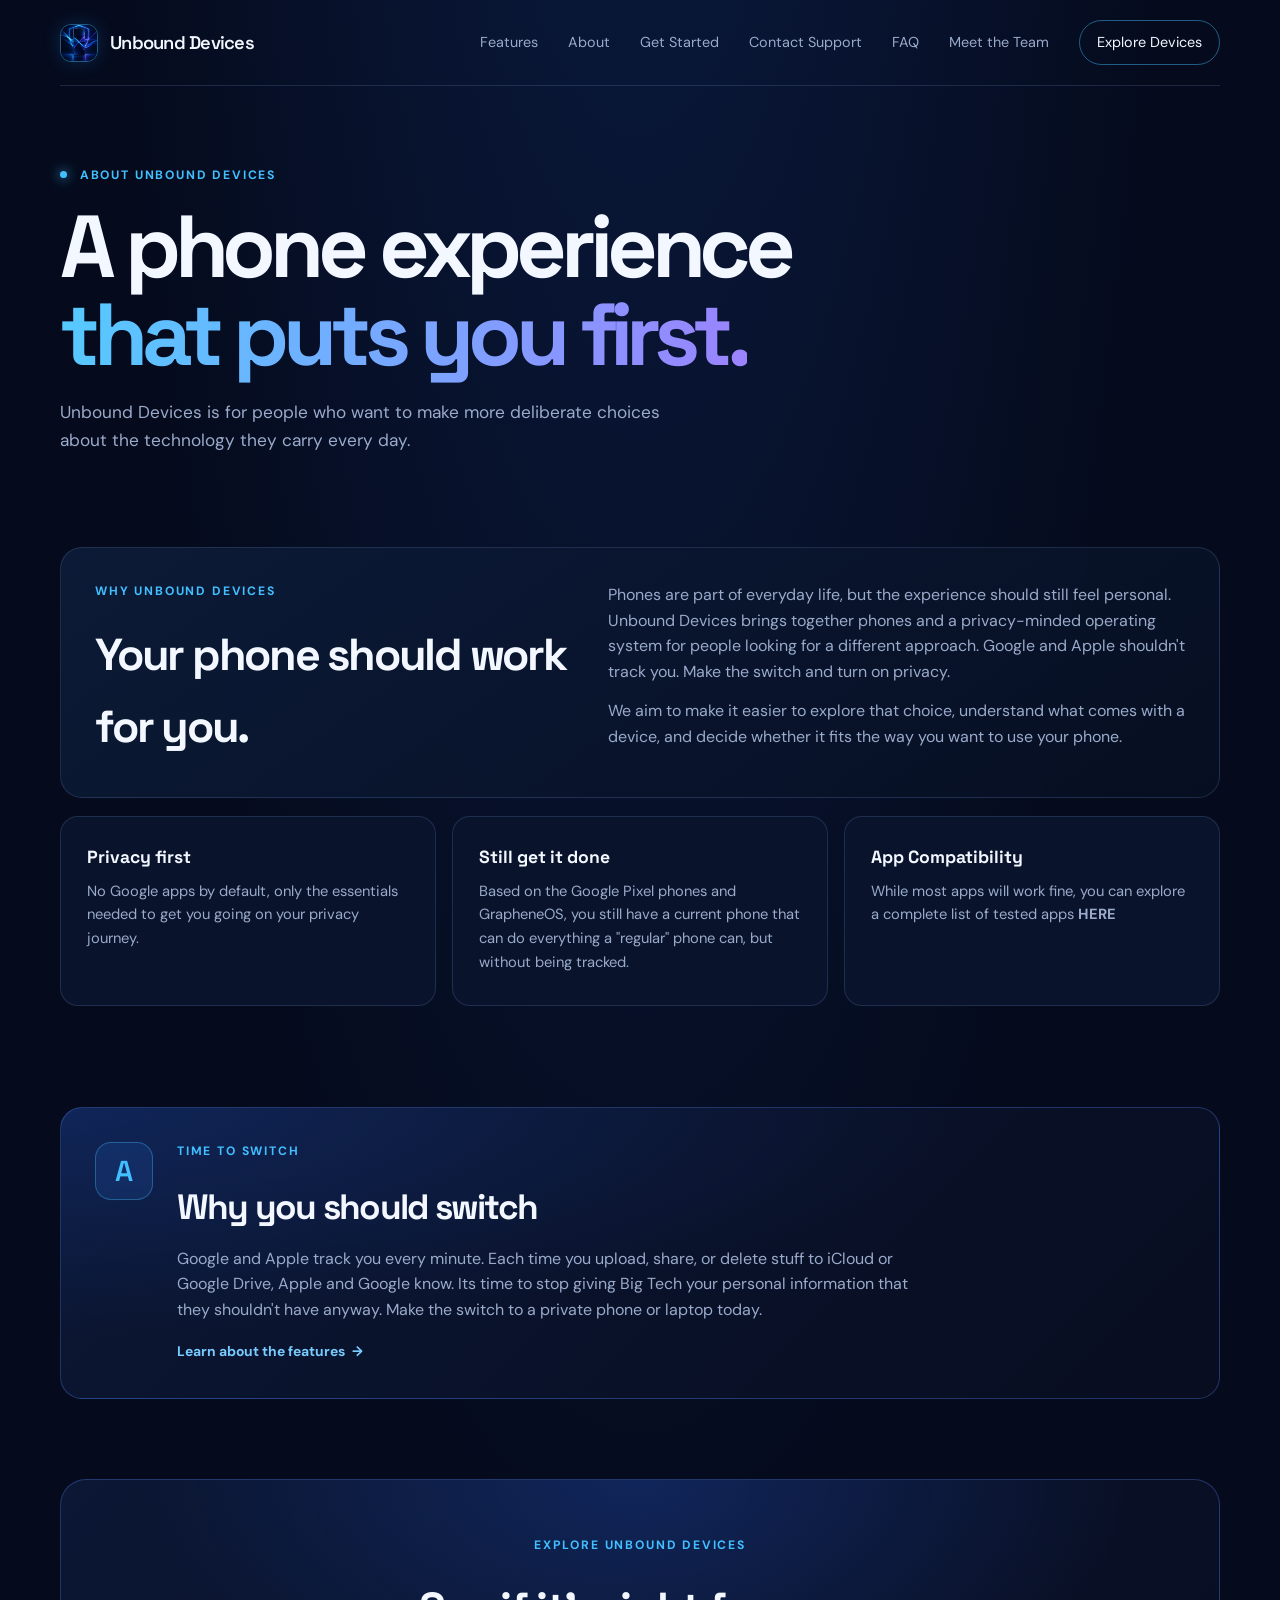
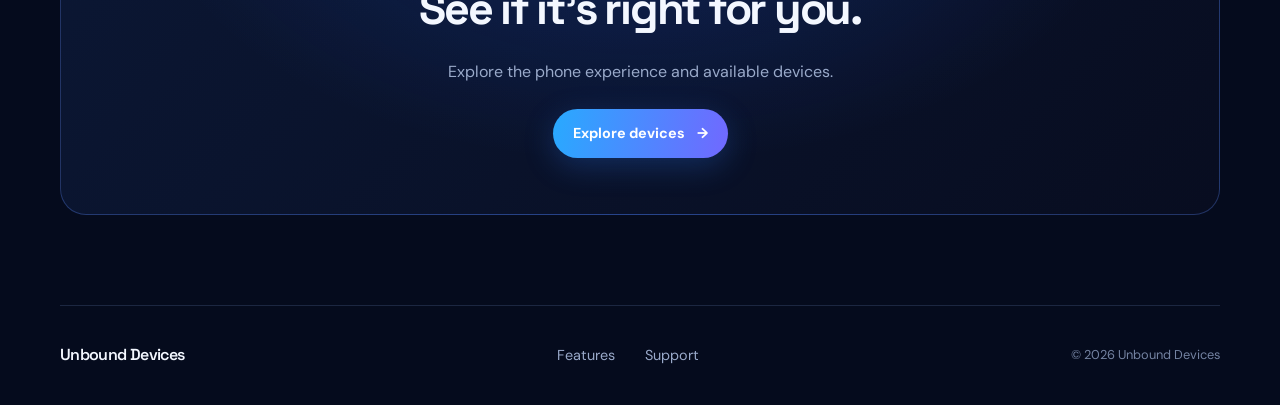
==== about.html @ 1c4ef4f3 "Add files via upload" ====
<!doctype html>
<html lang="en">
<head>
  <meta charset="utf-8">
  <meta name="viewport" content="width=device-width, initial-scale=1">
  <meta name="description" content="Learn about Unbound Devices and our privacy-minded phone experience.">
  <title>About — Unbound Devices</title>
  <link rel="apple-touch-icon" sizes="180x180" href="apple-touch-icon.png">
  <link rel="icon" type="image/png" sizes="32x32" href="favicon-32x32.png">
  <link rel="icon" type="image/png" sizes="16x16" href="favicon-16x16.png">
  <link rel="manifest" href="site.webmanifest">
  <link rel="stylesheet" href="styles.css">
</head>

<body>
  <header class="site-header">
    <a class="brand" href="index.html" aria-label="UnboundOS home">
      <img class="brand-logo" src="logo.jpeg" alt="">
      <span>Unbound Devices</span>
    </a>

     <nav class="main-nav" aria-label="Main navigation">
      <a href="features.html">Features</a>
      <a href="about.html">About</a>
      <a href="get-started.html">Get Started</a>
      <a href="support.html">Contact Support</a>
      <a href="faq.html">FAQ</a>
      <a href="team.html">Meet the Team</a>
      <a class="nav-cta" href="devices.html">Explore Devices</a>
    </nav>
  </header>

  <main>
    <section class="about-hero">
      <p class="eyebrow"><span class="status-dot"></span> About Unbound Devices</p>
      <h1>A phone experience<br><span>that puts you first.</span></h1>
      <p>
        Unbound Devices is for people who want to make more deliberate choices about
        the technology they carry every day.
      </p>
    </section>

    <section class="about-story">
      <div class="about-story-heading">
        <p class="eyebrow">Why Unbound Devices</p>
        <h2>Your phone should work for you.</h2>
      </div>

      <div class="about-story-copy">
        <p>
          Phones are part of everyday life, but the experience should still
          feel personal. Unbound Devices brings together phones and a privacy-minded
          operating system for people looking for a different approach. Google and Apple shouldn't track you. Make the switch and turn on privacy.
        </p>
        <p>
          We aim to make it easier to explore that choice, understand what
          comes with a device, and decide whether it fits the way you want to
          use your phone.
        </p>
      </div>
    </section>

    <section class="about-values" aria-label="What matters to Unbound Devices">
      <article class="about-value-card">
        <h3>Privacy first</h3>
        <p>No Google apps by default, only the essentials needed to get you going on your privacy journey.</p>
      </article>

      <article class="about-value-card">
        <h3>Still get it done</h3>
        <p>Based on the Google Pixel phones and GrapheneOS, you still have a current phone that can do everything a "regular" phone can, but without being tracked.</p>
      </article>

      <article class="about-value-card">
        <h3>App Compatibility</h3>
        <p>While most apps will work fine, you can explore a complete list of tested apps <B><a href="https://devdude437.github.io/App-Compatibility-without-Google-Play-Services">HERE</B></p>
      </article>
    </section>

    <section class="about-os-panel">
      <div class="about-os-mark" aria-hidden="true">A</div>
      <div>
        <p class="eyebrow">Time to switch</p>
        <h2>Why you should switch</h2>
        <p>
          Google and Apple track you every minute. Each time you upload, share, or delete stuff to iCloud or Google Drive, Apple and Google know. Its time to stop giving Big Tech your personal information that they shouldn't have anyway. Make the switch to  a private phone or laptop today.
        </p>
        <a class="card-link" href="features.html">
          Learn about the features <span aria-hidden="true">→</span>
        </a>
      </div>
    </section>

    <section class="about-cta">
      <p class="eyebrow">Explore Unbound Devices</p>
      <h2>See if it’s right for you.</h2>
      <p>Explore the phone experience and available devices.</p>
      <a class="button button-primary" href="devices.html">
        Explore devices <span aria-hidden="true">→</span>
      </a>
    </section>
  </main>

  <footer class="site-footer">
    <a class="brand footer-brand" href="index.html">
      <span>Unbound Devices</span>
    </a>

    <nav class="footer-nav" aria-label="Footer navigation">
      <a href="features.html">Features</a>
      <a href="support.html">Support</a>
    </nav>

    <p class="copyright">© 2026 Unbound Devices</p>
  </footer>
</body>
</html>
---- styles.css ----
@import url("https://fonts.googleapis.com/css2?family=DM+Sans:wght@400;500;600;700&family=Space+Grotesk:wght@400;500;600;700&display=swap");

:root {
  --background: #050b1d;
  --surface: #09132b;
  --surface-light: #0d1c3a;
  --text: #f3f7ff;
  --muted: #9aaaca;
  --blue: #42bfff;
  --violet: #8666ff;
  --line: rgba(147, 185, 255, 0.16);
  --content-width: 1160px;
}

* {
  box-sizing: border-box;
}

html {
  scroll-behavior: smooth;
}

body {
  margin: 0;
  background:
    radial-gradient(ellipse at 50% -35%, rgba(30, 93, 214, 0.2), transparent 60%),
    var(--background);
  color: var(--text);
  font-family: "DM Sans", sans-serif;
  line-height: 1.6;
}

a {
  color: inherit;
  text-decoration: none;
}

.site-header,
.site-footer,
.hero,
.intro-section,
.features-section,
.cta-section {
  width: min(var(--content-width), calc(100% - 56px));
  margin-inline: auto;
}

.site-header {
  min-height: 86px;
  display: flex;
  align-items: center;
  justify-content: space-between;
  border-bottom: 1px solid var(--line);
}

.brand {
  display: inline-flex;
  align-items: center;
  gap: 12px;
  font-family: "Space Grotesk", sans-serif;
  font-size: 1.15rem;
  font-weight: 600;
  letter-spacing: -0.04em;
}

.brand-logo {
  display: block;
  width: 38px;
  height: 38px;
  object-fit: cover;
  object-position: center 35%;
  border: 1px solid rgba(66, 191, 255, 0.45);
  border-radius: 11px;
  box-shadow: 0 0 18px rgba(40, 143, 255, 0.2);
}

.main-nav,
.footer-nav {
  display: flex;
  align-items: center;
  gap: 30px;
}

.main-nav a,
.footer-nav a {
  color: var(--muted);
  font-size: 0.9rem;
  transition: color 160ms ease, border-color 160ms ease;
}

.main-nav a:hover,
.footer-nav a:hover {
  color: var(--text);
}

.main-nav .nav-cta {
  padding: 10px 17px;
  border: 1px solid rgba(66, 191, 255, 0.45);
  border-radius: 999px;
  color: var(--text);
}

.main-nav .nav-cta:hover {
  border-color: var(--blue);
  color: var(--blue);
}

.hero {
  min-height: 650px;
  display: grid;
  grid-template-columns: 1fr 0.9fr;
  align-items: center;
  gap: 40px;
  padding-block: 70px;
}

.eyebrow {
  margin: 0 0 18px;
  color: var(--blue);
  font-size: 0.76rem;
  font-weight: 700;
  letter-spacing: 0.15em;
  text-transform: uppercase;
}

.status-dot {
  display: inline-block;
  width: 7px;
  height: 7px;
  margin-right: 8px;
  border-radius: 50%;
  background: var(--blue);
  box-shadow: 0 0 12px var(--blue);
  vertical-align: 1px;
}

h1,
h2,
h3 {
  font-family: "Space Grotesk", sans-serif;
}

h1 {
  margin: 0 0 23px;
  font-size: clamp(3.2rem, 7vw, 6.4rem);
  line-height: 0.99;
  letter-spacing: -0.075em;
}

h1 span,
.cta-section h2 span {
  background: linear-gradient(95deg, #55caff, #9b83ff);
  -webkit-background-clip: text;
  background-clip: text;
  color: transparent;
}

.hero-description {
  max-width: 510px;
  margin: 0 0 28px;
  color: var(--muted);
  font-size: 1.08rem;
}

.hero-buttons {
  display: flex;
  flex-wrap: wrap;
  gap: 12px;
}

.button {
  min-height: 49px;
  display: inline-flex;
  align-items: center;
  justify-content: center;
  gap: 12px;
  padding: 12px 20px;
  border-radius: 999px;
  font-size: 0.9rem;
  font-weight: 700;
  transition: transform 160ms ease, box-shadow 160ms ease;
}

.button:hover {
  transform: translateY(-2px);
}

.button-primary {
  background: linear-gradient(100deg, #28aaff, #7168ff);
  color: white;
  box-shadow: 0 8px 30px rgba(48, 129, 255, 0.25);
}

.button-primary:hover {
  box-shadow: 0 8px 36px rgba(77, 143, 255, 0.45);
}

.button-quiet {
  border: 1px solid var(--line);
  color: var(--text);
}

.hero-note {
  margin: 22px 0 0;
  color: #7889aa;
  font-size: 0.82rem;
}

.hero-visual {
  overflow: hidden;
}

.visual-glow {
  position: absolute;
  width: 300px;
  height: 300px;
  border-radius: 50%;
  background: rgba(34, 111, 255, 0.25);
  filter: blur(90px);
}

.hero-image {
  display: block;
  width: 120%;
  max-width: none;
  height: auto;
  max-height: none;
  object-fit: contain;
  transform: scale(1.15);
}

.visual-caption {
  position: absolute;
  right: 22px;
  bottom: 20px;
  display: flex;
  align-items: center;
  gap: 9px;
  color: #91a8d8;
  font-size: 0.65rem;
  letter-spacing: 0.16em;
}

.caption-line {
  width: 25px;
  height: 1px;
  background: var(--blue);
  box-shadow: 0 0 8px var(--blue);
}

.intro-section {
  padding: 90px 0 45px;
  text-align: center;
}

.intro-section h2,
.cta-section h2 {
  margin: 0 0 18px;
  font-size: clamp(2.5rem, 5vw, 4rem);
  line-height: 1.06;
  letter-spacing: -0.06em;
}

.section-intro {
  max-width: 610px;
  margin: 0 auto;
  color: var(--muted);
}

.features-section {
  display: grid;
  grid-template-columns: repeat(3, 1fr);
  gap: 16px;
  padding: 34px 0 110px;
}

.feature-card {
  position: relative;
  min-height: 275px;
  padding: 28px;
  overflow: hidden;
  border: 1px solid var(--line);
  border-radius: 19px;
  background: linear-gradient(145deg, rgba(13, 28, 58, 0.9), rgba(7, 15, 34, 0.9));
  transition: transform 180ms ease, border-color 180ms ease;
}

.graphene-logo {
  display: block;
  width: 46px;
  height: 46px;
  margin-bottom: 25px;
  object-fit: contain;
}

.graphene-card {
  border-color: rgba(66, 191, 255, 0.3);
}


.feature-card:hover {
  transform: translateY(-4px);
  border-color: rgba(66, 191, 255, 0.45);
}

.feature-card-highlight {
  background:
    radial-gradient(ellipse at 100% 0%, rgba(92, 80, 255, 0.18), transparent 58%),
    linear-gradient(145deg, #0d1c3a, #080f25);
}

.feature-number {
  position: absolute;
  top: 25px;
  right: 26px;
  color: #637697;
  font-size: 0.75rem;
  letter-spacing: 0.1em;
}

.feature-icon {
  width: 46px;
  height: 46px;
  display: grid;
  place-items: center;
  margin-bottom: 25px;
  border: 1px solid rgba(66, 191, 255, 0.24);
  border-radius: 14px;
  background: rgba(47, 128, 255, 0.11);
  color: var(--blue);
  font-size: 1.45rem;
}

.feature-card h3 {
  margin: 0 0 10px;
  font-size: 1.2rem;
  letter-spacing: -0.03em;
}

.feature-card p {
  margin: 0 0 23px;
  color: var(--muted);
  font-size: 0.92rem;
}

.card-link {
  color: #78caff;
  font-size: 0.87rem;
  font-weight: 700;
}

.card-link span {
  padding-left: 4px;
}

.cta-section {
  position: relative;
  margin-bottom: 90px;
  padding: 76px 24px;
  overflow: hidden;
  border: 1px solid rgba(93, 139, 255, 0.3);
  border-radius: 26px;
  background:
    radial-gradient(ellipse at 50% 0%, rgba(39, 103, 255, 0.22), transparent 60%),
    linear-gradient(135deg, #0b1734, #080d20);
  text-align: center;
}

.cta-glow {
  position: absolute;
  top: -120px;
  left: 50%;
  width: 300px;
  height: 200px;
  border-radius: 50%;
  background: rgba(76, 112, 255, 0.2);
  filter: blur(75px);
  transform: translateX(-50%);
}

.cta-section > *:not(.cta-glow) {
  position: relative;
}

.cta-section h2 {
  margin-bottom: 15px;
}

.cta-section > p:not(.eyebrow) {
  margin: 0 auto 26px;
  color: var(--muted);
}

.site-footer {
  min-height: 100px;
  display: flex;
  align-items: center;
  justify-content: space-between;
  gap: 20px;
  border-top: 1px solid var(--line);
}

.footer-brand {
  font-size: 1rem;
}

.footer-brand .brand-logo {
  width: 30px;
  height: 30px;
  border-radius: 9px;
}

.copyright {
  margin: 0;
  color: #7483a2;
  font-size: 0.8rem;
}

:focus-visible {
  outline: 2px solid var(--blue);
  outline-offset: 4px;
}

@media (max-width: 760px) {
  .site-header {
    min-height: 75px;
  }

  .main-nav {
    gap: 16px;
  }

  .main-nav a {
    font-size: 0.82rem;
  }

  .hero {
    grid-template-columns: 1fr;
    gap: 30px;
    padding-block: 55px;
  }

  .hero-visual {
    min-height: 430px;
  }

  .features-section {
    grid-template-columns: 1fr;
    padding-bottom: 75px;
  }

  .feature-card {
    min-height: 235px;
  }

  .site-footer {
    flex-wrap: wrap;
    padding-block: 22px;
  }
}

@media (max-width: 520px) {
  .site-header,
  .site-footer,
  .hero,
  .intro-section,
  .features-section,
  .cta-section {
    width: calc(100% - 34px);
  }

  .site-header {
    align-items: flex-start;
    flex-direction: column;
    justify-content: center;
    gap: 13px;
    padding-block: 13px;
  }

  .main-nav {
    width: 100%;
    gap: 17px;
    overflow-x: auto;
    padding-bottom: 3px;
  }

  .main-nav a {
    flex: 0 0 auto;
  }

  .hero {
    padding-block: 44px;
  }

  h1 {
    font-size: clamp(3rem, 15vw, 4.6rem);
  }

  .hero-buttons {
    align-items: stretch;
    flex-direction: column;
  }

  .hero-visual {
    min-height: 370px;
  }

 .hero-image {
  position: relative;
  z-index: 1;
  display: block;
  width: auto;
  height: 150px;
  max-width: 100%;
  object-fit: contain;
  border-radius: 14px;
  filter: drop-shadow(0 12px 35px rgba(0, 86, 255, 0.25));
}



  .intro-section {
    padding-top: 55px;
  }

  .cta-section {
    padding: 56px 18px;
  }

  .footer-nav {
    gap: 16px;
  }
}

/* Features page */
.features-hero,
.features-detail,
.graphene-panel,
.features-cta {
  width: min(var(--content-width), calc(100% - 56px));
  margin-inline: auto;
}

.features-hero {
  padding: 80px 0 55px;
}

.features-hero h1 {
  margin: 0 0 20px;
  font-size: clamp(3rem, 7vw, 5.5rem);
  line-height: 1;
  letter-spacing: -0.07em;
}

.features-hero h1 span {
  background: linear-gradient(95deg, #55caff, #9b83ff);
  -webkit-background-clip: text;
  background-clip: text;
  color: transparent;
}

.features-hero > p:last-child {
  max-width: 650px;
  color: var(--muted);
  font-size: 1.08rem;
}

.features-detail {
  padding-bottom: 80px;
}

.features-heading {
  margin-bottom: 26px;
}

.features-heading h2,
.graphene-panel h2,
.features-cta h2 {
  margin: 0;
  font-size: clamp(2rem, 4vw, 3rem);
  letter-spacing: -0.05em;
}

.features-grid {
  display: grid;
  grid-template-columns: repeat(2, 1fr);
  gap: 16px;
}

.graphene-panel {
  margin-bottom: 90px;
  padding: 34px;
  display: grid;
  grid-template-columns: auto 1fr;
  align-items: start;
  gap: 24px;
  border: 1px solid rgba(93, 139, 255, 0.3);
  border-radius: 22px;
  background:
    radial-gradient(ellipse at 0% 0%, rgba(39, 103, 255, 0.18), transparent 55%),
    linear-gradient(135deg, #0b1734, #080d20);
}

.graphene-logo {
  display: block;
  width: 58px;
  height: 58px;
  object-fit: contain;
}

.graphene-panel h2 {
  margin-bottom: 10px;
  font-size: clamp(1.5rem, 3vw, 2.2rem);
}

.graphene-panel p:not(.eyebrow) {
  max-width: 760px;
  margin: 0 0 16px;
  color: var(--muted);
}

.features-cta {
  margin-bottom: 90px;
  padding: 56px 24px;
  border: 1px solid rgba(93, 139, 255, 0.3);
  border-radius: 26px;
  background:
    radial-gradient(ellipse at 50% 0%, rgba(39, 103, 255, 0.22), transparent 60%),
    linear-gradient(135deg, #0b1734, #080d20);
  text-align: center;
}

.features-cta h2 {
  margin-bottom: 14px;
}

.features-cta > p:not(.eyebrow) {
  margin: 0 auto 24px;
  color: var(--muted);
}

@media (max-width: 650px) {
  .features-hero,
  .features-detail,
  .graphene-panel,
  .features-cta {
    width: calc(100% - 34px);
  }

  .features-hero {
    padding-top: 58px;
  }

  .features-grid {
    grid-template-columns: 1fr;
  }

  .graphene-panel {
    grid-template-columns: 1fr;
    padding: 25px;
  }
}

/* About page */
.about-hero,
.about-story,
.about-values,
.about-os-panel,
.about-cta {
  width: min(var(--content-width), calc(100% - 56px));
  margin-inline: auto;
}

.about-hero {
  padding: 80px 0 75px;
}

.about-hero h1 {
  margin: 0 0 20px;
  font-size: clamp(3rem, 7vw, 5.5rem);
  line-height: 1;
  letter-spacing: -0.07em;
}

.about-hero h1 span {
  background: linear-gradient(95deg, #55caff, #9b83ff);
  -webkit-background-clip: text;
  background-clip: text;
  color: transparent;
}

.about-hero > p:last-child {
  max-width: 650px;
  color: var(--muted);
  font-size: 1.08rem;
}

.about-story {
  padding: 34px;
  display: grid;
  grid-template-columns: 0.9fr 1.1fr;
  gap: 40px;
  border: 1px solid var(--line);
  border-radius: 22px;
  background: linear-gradient(145deg, rgba(13, 28, 58, 0.9), rgba(7, 15, 34, 0.9));
}

.about-story h2,
.about-os-panel h2,
.about-cta h2 {
  margin: 0;
  font-size: clamp(1.8rem, 4vw, 2.8rem);
  letter-spacing: -0.05em;
}

.about-story-copy p {
  margin: 0 0 14px;
  color: var(--muted);
}

.about-story-copy p:last-child {
  margin-bottom: 0;
}

.about-values {
  padding: 18px 0 85px;
  display: grid;
  grid-template-columns: repeat(3, 1fr);
  gap: 16px;
}

.about-value-card {
  position: relative;
  min-height: 190px;
  padding: 26px;
  border: 1px solid var(--line);
  border-radius: 18px;
  background: var(--surface);
}

.about-value-number {
  display: block;
  margin-bottom: 27px;
  color: var(--blue);
  font-size: 0.75rem;
  letter-spacing: 0.12em;
}

.about-value-card h3 {
  margin: 0 0 9px;
  font-size: 1.1rem;
}

.about-value-card p {
  margin: 0;
  color: var(--muted);
  font-size: 0.92rem;
}

.about-os-panel {
  margin-bottom: 80px;
  padding: 34px;
  display: grid;
  grid-template-columns: auto 1fr;
  align-items: start;
  gap: 24px;
  border: 1px solid rgba(93, 139, 255, 0.3);
  border-radius: 22px;
  background:
    radial-gradient(ellipse at 0% 0%, rgba(39, 103, 255, 0.18), transparent 55%),
    linear-gradient(135deg, #0b1734, #080d20);
}

.about-os-mark {
  width: 58px;
  height: 58px;
  display: grid;
  place-items: center;
  border: 1px solid rgba(66, 191, 255, 0.35);
  border-radius: 16px;
  background: rgba(47, 128, 255, 0.13);
  color: var(--blue);
  font: 600 1.8rem "Space Grotesk", sans-serif;
}

.about-os-panel h2 {
  margin-bottom: 10px;
  font-size: clamp(1.5rem, 3vw, 2.2rem);
}

.about-os-panel p:not(.eyebrow) {
  max-width: 760px;
  margin: 0 0 16px;
  color: var(--muted);
}

.about-cta {
  margin-bottom: 90px;
  padding: 56px 24px;
  border: 1px solid rgba(93, 139, 255, 0.3);
  border-radius: 26px;
  background:
    radial-gradient(ellipse at 50% 0%, rgba(39, 103, 255, 0.22), transparent 60%),
    linear-gradient(135deg, #0b1734, #080d20);
  text-align: center;
}

.about-cta h2 {
  margin-bottom: 14px;
}

.about-cta > p:not(.eyebrow) {
  margin: 0 auto 24px;
  color: var(--muted);
}

@media (max-width: 650px) {
  .about-hero,
  .about-story,
  .about-values,
  .about-os-panel,
  .about-cta {
    width: calc(100% - 34px);
  }

  .about-hero {
    padding-top: 58px;
  }

  .about-story {
    grid-template-columns: 1fr;
    gap: 20px;
    padding: 25px;
  }

  .about-values {
    grid-template-columns: 1fr;
    padding-bottom: 60px;
  }

  .about-os-panel {
    grid-template-columns: 1fr;
    padding: 25px;
  }
}

/* Get started page */
.start-hero,
.start-steps,
.start-info-panel,
.start-cta {
  width: min(var(--content-width), calc(100% - 56px));
  margin-inline: auto;
}

.start-hero {
  padding: 80px 0 70px;
}

.start-hero h1 {
  margin: 0 0 20px;
  font-size: clamp(3rem, 7vw, 5.5rem);
  line-height: 1;
  letter-spacing: -0.07em;
}

.start-hero h1 span {
  background: linear-gradient(95deg, #55caff, #9b83ff);
  -webkit-background-clip: text;
  background-clip: text;
  color: transparent;
}

.start-hero > p:not(.eyebrow) {
  max-width: 650px;
  margin-bottom: 26px;
  color: var(--muted);
  font-size: 1.08rem;
}

.start-steps {
  padding-bottom: 75px;
}

.start-section-heading {
  margin-bottom: 26px;
}

.start-section-heading h2,
.start-info-panel h2,
.start-cta h2 {
  margin: 0;
  font-size: clamp(2rem, 4vw, 3rem);
  letter-spacing: -0.05em;
}

.start-step-grid {
  display: grid;
  grid-template-columns: repeat(3, 1fr);
  gap: 16px;
}

.start-step-card {
  min-height: 270px;
  padding: 27px;
  border: 1px solid var(--line);
  border-radius: 18px;
  background: linear-gradient(145deg, rgba(13, 28, 58, 0.9), rgba(7, 15, 34, 0.9));
}

.start-step-number {
  display: block;
  margin-bottom: 30px;
  color: var(--blue);
  font-size: 0.75rem;
  letter-spacing: 0.12em;
}

.start-step-card h3 {
  margin: 0 0 10px;
  font-size: 1.15rem;
}

.start-step-card p {
  margin: 0 0 22px;
  color: var(--muted);
  font-size: 0.92rem;
}

.start-info-panel {
  margin-bottom: 80px;
  padding: 30px;
  display: grid;
  grid-template-columns: auto 1fr;
  align-items: start;
  gap: 22px;
  border: 1px solid rgba(93, 139, 255, 0.3);
  border-radius: 22px;
  background:
    radial-gradient(ellipse at 0% 0%, rgba(39, 103, 255, 0.18), transparent 55%),
    linear-gradient(135deg, #0b1734, #080d20);
}

.start-info-icon {
  width: 46px;
  height: 46px;
  display: grid;
  place-items: center;
  border: 1px solid rgba(66, 191, 255, 0.3);
  border-radius: 14px;
  background: rgba(47, 128, 255, 0.12);
  color: var(--blue);
  font-family: "Space Grotesk", sans-serif;
  font-size: 1.3rem;
  font-weight: 700;
}

.start-info-panel h2 {
  margin-bottom: 10px;
  font-size: clamp(1.5rem, 3vw, 2.2rem);
}

.start-info-panel p:not(.eyebrow) {
  max-width: 760px;
  margin: 0;
  color: var(--muted);
}

.start-cta {
  margin-bottom: 90px;
  padding: 56px 24px;
  border: 1px solid rgba(93, 139, 255, 0.3);
  border-radius: 26px;
  background:
    radial-gradient(ellipse at 50% 0%, rgba(39, 103, 255, 0.22), transparent 60%),
    linear-gradient(135deg, #0b1734, #080d20);
  text-align: center;
}

.start-cta h2 {
  margin-bottom: 14px;
}

.start-cta > p:not(.eyebrow) {
  margin: 0 auto 24px;
  color: var(--muted);
}

@media (max-width: 760px) {
  .start-step-grid {
    grid-template-columns: 1fr;
  }

  .start-step-card {
    min-height: auto;
  }
}

@media (max-width: 650px) {
  .start-hero,
  .start-steps,
  .start-info-panel,
  .start-cta {
    width: calc(100% - 34px);
  }

  .start-hero {
    padding-top: 58px;
  }

  .start-info-panel {
    grid-template-columns: 1fr;
    padding: 25px;
  }
}

/* Support page layout */
.support-page .support-hero,
.support-page .support-contact-list,
.support-page .support-note {
  width: min(100% - 2rem, 42rem);
  margin-inline: auto;
}

.support-page .support-hero {
  padding-block: clamp(3rem, 8vw, 5.5rem) 1.5rem;
}

.support-page .support-hero h1 {
  margin-block: 0.5rem;
}

/* Stacked contact cards */
.support-contact-list {
  display: grid;
  gap: 0.75rem;
  padding-bottom: 2rem;
}

.support-contact-row {
  display: grid;
  grid-template-columns: 2.75rem minmax(0, 1fr) auto;
  align-items: center;
  gap: 1rem;
  padding: 1rem 1.1rem;
  color: inherit;
  text-decoration: none;
  border: 1px solid rgba(145, 166, 255, 0.3);
  border-radius: 0.8rem;
  background: linear-gradient(
    110deg,
    rgba(22, 38, 73, 0.82),
    rgba(35, 26, 74, 0.72)
  );
  transition:
    border-color 180ms ease,
    transform 180ms ease,
    background 180ms ease;
}

.support-contact-row:hover,
.support-contact-row:focus-visible {
  border-color: #7a8cff;
  background: linear-gradient(
    110deg,
    rgba(26, 54, 103, 0.94),
    rgba(54, 37, 106, 0.88)
  );
  transform: translateY(-2px);
}

.support-contact-row:focus-visible {
  outline: 2px solid #8da0ff;
  outline-offset: 3px;
}

.support-contact-row .support-icon {
  display: grid;
  width: 2.75rem;
  aspect-ratio: 1;
  place-items: center;
  color: #b9c7ff;
  font-size: 1.15rem;
  border: 1px solid rgba(132, 158, 255, 0.3);
  border-radius: 0.65rem;
  background: rgba(66, 91, 163, 0.24);
}

.support-contact-copy {
  display: grid;
  gap: 0.2rem;
}

.support-contact-label {
  color: #aebcff;
  font-size: 0.75rem;
  font-weight: 700;
  letter-spacing: 0.08em;
  text-transform: uppercase;
}

.support-contact-title {
  font-size: 1rem;
  font-weight: 700;
}

.support-contact-description {
  color: rgba(235, 239, 255, 0.76);
  font-size: 0.875rem;
  line-height: 1.5;
}

.support-contact-detail {
  margin-top: 0.2rem;
  color: #b8c5ff;
  font-size: 0.875rem;
}

.support-arrow {
  align-self: start;
  color: #aebcff;
  font-size: 1.1rem;
}

/* Supporting note */
.support-page .support-note {
  padding-block: 1rem 3rem;
}

@media (max-width: 480px) {
  .support-contact-row {
    grid-template-columns: 2.4rem minmax(0, 1fr) auto;
    gap: 0.75rem;
    padding: 0.9rem;
  }

  .support-contact-row .support-icon {
    width: 2.4rem;
  }
}

.devices-page {
  width: min(100% - 2rem, 76rem);
  margin-inline: auto;
}

.devices-hero {
  max-width: 44rem;
  margin-inline: auto;
  padding-block: clamp(3rem, 8vw, 5.5rem) 2rem;
  text-align: center;
}

.devices-hero h1 {
  margin-block: 0.5rem 1rem;
}

.devices-hero > p:not(.eyebrow) {
  margin-inline: auto;
  max-width: 38rem;
  line-height: 1.7;
}

.devices-price-note,
.devices-footnote {
  color: rgba(235, 239, 255, 0.65);
  font-size: 0.85rem;
}

.device-grid {
  display: grid;
  grid-template-columns: repeat(3, minmax(0, 1fr));
  gap: 1.25rem;
  padding-bottom: 1.5rem;
}

.device-card {
  display: flex;
  flex-direction: column;
  overflow: hidden;
  border: 1px solid rgba(145, 166, 255, 0.25);
  border-radius: 1rem;
  background: linear-gradient(
    145deg,
    rgba(22, 38, 73, 0.82),
    rgba(35, 26, 74, 0.72)
  );
  transition: transform 180ms ease, border-color 180ms ease;
}

.device-card:hover {
  transform: translateY(-3px);
  border-color: rgba(145, 166, 255, 0.65);
}

.device-image-wrap {
  display: grid;
  min-height: 15rem;
  place-items: center;
  padding: 1.25rem;
  background: radial-gradient(
    ellipse at center,
    rgba(86, 105, 202, 0.2),
    rgba(10, 17, 36, 0.08) 70%
  );
}

.device-image-wrap img {
  display: block;
  width: 100%;
  height: 13rem;
  object-fit: contain;
}

.device-card-content {
  display: flex;
  flex: 1;
  flex-direction: column;
  align-items: flex-start;
  padding: 1.25rem;
}

.device-generation {
  margin: 0 0 0.35rem;
  color: #aebcff;
  font-size: 0.75rem;
  font-weight: 700;
  letter-spacing: 0.08em;
  text-transform: uppercase;
}

.device-card h2 {
  margin: 0 0 0.6rem;
  font-size: 1.25rem;
}

.device-description {
  margin: 0;
  color: rgba(235, 239, 255, 0.76);
  font-size: 0.9rem;
  line-height: 1.6;
}

.device-price {
  margin: 1rem 0;
  font-size: 1.2rem;
  font-weight: 700;
}

.device-price span {
  display: block;
  margin-bottom: 0.2rem;
  color: rgba(235, 239, 255, 0.65);
  font-size: 0.8rem;
  font-weight: 400;
}

.device-buy-button {
  display: inline-block;
  margin-top: auto;
  padding: 0.7rem 1.1rem;
  color: #fff;
  font-weight: 700;
  text-align: center;
  text-decoration: none;
  border: 1px solid rgba(168, 184, 255, 0.35);
  border-radius: 0.55rem;
  background: linear-gradient(100deg, #315ee8, #7046d8);
  transition: filter 180ms ease, transform 180ms ease;
}

.device-buy-button:hover {
  filter: brightness(1.12);
  transform: translateY(-1px);
}

.device-buy-button:focus-visible {
  outline: 2px solid #b9c7ff;
  outline-offset: 3px;
}

.devices-footnote {
  padding-block: 0.5rem 3rem;
  line-height: 1.6;
  text-align: center;
}

@media (max-width: 850px) {
  .device-grid {
    grid-template-columns: repeat(2, minmax(0, 1fr));
  }
}

@media (max-width: 540px) {
  .device-grid {
    grid-template-columns: 1fr;
  }

  .device-image-wrap {
    min-height: 13rem;
  }

  .device-image-wrap img {
    height: 11rem;
  }
}

.buy-page {
  width: min(100% - 2rem, 68rem);
  margin-inline: auto;
}

.buy-hero {
  max-width: 44rem;
  margin-inline: auto;
  padding-block: clamp(3.5rem, 9vw, 6rem);
  text-align: center;
}

.buy-hero h1 {
  margin-block: 0.5rem 1rem;
}

.buy-hero > p:not(.eyebrow) {
  max-width: 37rem;
  margin: 0 auto 1.5rem;
  line-height: 1.7;
}

.buy-primary-button {
  display: inline-flex;
  align-items: center;
  justify-content: center;
  gap: 0.6rem;
  padding: 0.8rem 1.25rem;
  color: #fff;
  font-weight: 700;
  text-decoration: none;
  border: 1px solid rgba(168, 184, 255, 0.35);
  border-radius: 0.6rem;
  background: linear-gradient(100deg, #315ee8, #7046d8);
  transition: filter 180ms ease, transform 180ms ease;
}

.buy-primary-button:hover {
  filter: brightness(1.12);
  transform: translateY(-1px);
}

.buy-primary-button:focus-visible,
.buy-email-link:focus-visible {
  outline: 2px solid #b9c7ff;
  outline-offset: 3px;
}

.buy-process {
  padding-block: 1rem 3rem;
}

.buy-process > .eyebrow,
.buy-process > h2 {
  text-align: center;
}

.buy-process > h2 {
  margin: 0.4rem 0 1.5rem;
}

.buy-steps {
  display: grid;
  grid-template-columns: repeat(3, minmax(0, 1fr));
  gap: 1rem;
}

.buy-step {
  padding: 1.25rem;
  border: 1px solid rgba(145, 166, 255, 0.25);
  border-radius: 0.85rem;
  background: linear-gradient(
    145deg,
    rgba(22, 38, 73, 0.82),
    rgba(35, 26, 74, 0.72)
  );
}

.buy-step-number {
  color: #aebcff;
  font-size: 0.8rem;
  font-weight: 700;
  letter-spacing: 0.08em;
}

.buy-step h3 {
  margin: 0.65rem 0 0.4rem;
}

.buy-step p {
  margin: 0;
  color: rgba(235, 239, 255, 0.76);
  font-size: 0.9rem;
  line-height: 1.6;
}

.buy-contact {
  display: flex;
  align-items: center;
  justify-content: space-between;
  gap: 2rem;
  margin-bottom: 1.5rem;
  padding: clamp(1.25rem, 4vw, 2rem);
  border: 1px solid rgba(145, 166, 255, 0.3);
  border-radius: 1rem;
  background: linear-gradient(
    110deg,
    rgba(22, 38, 73, 0.82),
    rgba(35, 26, 74, 0.72)
  );
}

.buy-contact-copy {
  max-width: 38rem;
}

.buy-contact-copy h2 {
  margin: 0.4rem 0 0.6rem;
}

.buy-contact-copy > p:not(.eyebrow) {
  margin-block: 0 0.75rem;
  color: rgba(235, 239, 255, 0.76);
  line-height: 1.6;
}

.buy-email-link {
  color: #b8c5ff;
  font-weight: 700;
  overflow-wrap: anywhere;
}

.buy-note {
  max-width: 52rem;
  margin: 0 auto;
  padding-bottom: 3rem;
  color: rgba(235, 239, 255, 0.65);
  font-size: 0.85rem;
  line-height: 1.6;
  text-align: center;
}

@media (max-width: 700px) {
  .buy-steps {
    grid-template-columns: 1fr;
  }

  .buy-contact {
    align-items: flex-start;
    flex-direction: column;
    gap: 1.25rem;
  }
}

.faq-page {
  width: min(100% - 2rem, 54rem);
  margin-inline: auto;
}

.faq-hero {
  max-width: 44rem;
  margin-inline: auto;
  padding-block: clamp(3rem, 8vw, 5.5rem) 2rem;
  text-align: center;
}

.faq-hero h1 {
  margin-block: 0.5rem 1rem;
}

.faq-hero > p:not(.eyebrow) {
  max-width: 38rem;
  margin-inline: auto;
  line-height: 1.7;
}

.faq-section {
  margin-bottom: 2.5rem;
}

.faq-section h2 {
  margin-bottom: 1rem;
  font-size: 1.35rem;
}

.faq-item {
  margin-bottom: 0.7rem;
  overflow: hidden;
  border: 1px solid rgba(145, 166, 255, 0.28);
  border-radius: 0.75rem;
  background: linear-gradient(
    110deg,
    rgba(22, 38, 73, 0.82),
    rgba(35, 26, 74, 0.72)
  );
}

.faq-item summary {
  position: relative;
  padding: 1rem 3rem 1rem 1.1rem;
  color: inherit;
  font-weight: 700;
  line-height: 1.5;
  list-style: none;
  cursor: pointer;
}

.faq-item summary::-webkit-details-marker {
  display: none;
}

.faq-item summary::after {
  position: absolute;
  top: 50%;
  right: 1.1rem;
  color: #aebcff;
  content: "+";
  font-size: 1.35rem;
  font-weight: 400;
  transform: translateY(-50%);
}

.faq-item[open] summary::after {
  content: "−";
}

.faq-item summary:focus-visible {
  outline: 2px solid #8da0ff;
  outline-offset: -3px;
  border-radius: 0.75rem;
}

.faq-answer {
  padding: 0 1.1rem 1rem;
  color: rgba(235, 239, 255, 0.76);
  line-height: 1.65;
}

.faq-answer p {
  margin: 0;
}

.faq-answer a {
  color: #b8c5ff;
  overflow-wrap: anywhere;
}

.faq-contact {
  display: flex;
  align-items: center;
  justify-content: space-between;
  gap: 1.5rem;
  margin-block: 3rem;
  padding: clamp(1.25rem, 4vw, 2rem);
  border: 1px solid rgba(145, 166, 255, 0.3);
  border-radius: 1rem;
  background: linear-gradient(
    110deg,
    rgba(22, 38, 73, 0.82),
    rgba(35, 26, 74, 0.72)
  );
}

.faq-contact h2 {
  margin: 0.35rem 0;
}

.faq-contact p:not(.eyebrow) {
  margin-bottom: 0;
  color: rgba(235, 239, 255, 0.76);
  line-height: 1.6;
}

.faq-contact-button {
  display: inline-flex;
  flex-shrink: 0;
  align-items: center;
  gap: 0.6rem;
  padding: 0.8rem 1.1rem;
  color: #fff;
  font-weight: 700;
  text-decoration: none;
  border: 1px solid rgba(168, 184, 255, 0.35);
  border-radius: 0.6rem;
  background: linear-gradient(100deg, #315ee8, #7046d8);
  transition: filter 180ms ease, transform 180ms ease;
}

.faq-contact-button:hover {
  filter: brightness(1.12);
  transform: translateY(-1px);
}

.faq-contact-button:focus-visible {
  outline: 2px solid #b9c7ff;
  outline-offset: 3px;
}

@media (max-width: 600px) {
  .faq-contact {
    align-items: flex-start;
    flex-direction: column;
  }
}

.team-page {
  width: min(100% - 2rem, 66rem);
  margin-inline: auto;
}

.team-hero {
  max-width: 44rem;
  margin-inline: auto;
  padding-block: clamp(3rem, 8vw, 5.5rem) 2rem;
  text-align: center;
}

.team-hero h1 {
  margin-block: 0.5rem 1rem;
}

.team-hero > p:not(.eyebrow) {
  max-width: 39rem;
  margin-inline: auto;
  line-height: 1.7;
}

.team-member {
  display: grid;
  grid-template-columns: minmax(13rem, 0.8fr) minmax(0, 1.5fr);
  align-items: center;
  gap: clamp(1.5rem, 5vw, 3.5rem);
  padding: clamp(1.25rem, 4vw, 2.5rem);
  border: 1px solid rgba(145, 166, 255, 0.3);
  border-radius: 1rem;
  background: linear-gradient(
    110deg,
    rgba(22, 38, 73, 0.82),
    rgba(35, 26, 74, 0.72)
  );
}

.team-photo-wrap {
  overflow: hidden;
  aspect-ratio: 1;
  border: 1px solid rgba(145, 166, 255, 0.35);
  border-radius: 0.85rem;
  background: radial-gradient(
    circle at center,
    rgba(86, 105, 202, 0.24),
    rgba(10, 17, 36, 0.4)
  );
}

.team-photo {
  display: block;
  width: 100%;
  height: 100%;
  object-fit: cover;
}

.team-member-info h2 {
  margin: 0.35rem 0 0.75rem;
  font-size: clamp(1.6rem, 4vw, 2.2rem);
}

.team-bio {
  color: rgba(235, 239, 255, 0.8);
  line-height: 1.7;
}

.team-interests {
  color: #b8c5ff;
  font-size: 0.9rem;
  line-height: 1.8;
}

.team-social-links {
  display: flex;
  flex-wrap: wrap;
  gap: 0.65rem;
  margin-top: 1.25rem;
}

.team-social-links a {
  display: inline-flex;
  align-items: center;
  gap: 0.4rem;
  padding: 0.55rem 0.8rem;
  color: #dce3ff;
  font-size: 0.9rem;
  text-decoration: none;
  border: 1px solid rgba(145, 166, 255, 0.3);
  border-radius: 0.5rem;
  background: rgba(66, 91, 163, 0.16);
  transition: background 180ms ease, border-color 180ms ease;
}

.team-social-links a:hover {
  border-color: #7a8cff;
  background: rgba(66, 91, 163, 0.34);
}

.team-social-links a:focus-visible,
.team-button:focus-visible,
.team-secondary-link:focus-visible {
  outline: 2px solid #b9c7ff;
  outline-offset: 3px;
}

.team-contact {
  display: flex;
  align-items: center;
  justify-content: space-between;
  gap: 1.5rem;
  margin-block: 2rem 3rem;
  padding: clamp(1.25rem, 4vw, 2rem);
  border: 1px solid rgba(145, 166, 255, 0.25);
  border-radius: 1rem;
  background: linear-gradient(
    145deg,
    rgba(22, 38, 73, 0.62),
    rgba(35, 26, 74, 0.58)
  );
}

.team-contact h2 {
  margin: 0.35rem 0;
}

.team-contact p:not(.eyebrow) {
  max-width: 40rem;
  margin-bottom: 0;
  color: rgba(235, 239, 255, 0.76);
  line-height: 1.6;
}

.team-contact-actions {
  display: flex;
  flex-shrink: 0;
  flex-direction: column;
  align-items: flex-start;
  gap: 0.8rem;
}

.team-button {
  display: inline-flex;
  align-items: center;
  gap: 0.6rem;
  padding: 0.8rem 1.1rem;
  color: #fff;
  font-weight: 700;
  text-decoration: none;
  border: 1px solid rgba(168, 184, 255, 0.35);
  border-radius: 0.6rem;
  background: linear-gradient(100deg, #315ee8, #7046d8);
  transition: filter 180ms ease, transform 180ms ease;
}

.team-button:hover {
  filter: brightness(1.12);
  transform: translateY(-1px);
}

.team-secondary-link {
  color: #b8c5ff;
  font-size: 0.9rem;
}

@media (max-width: 650px) {
  .team-member {
    grid-template-columns: 1fr;
  }

  .team-photo-wrap {
    width: min(100%, 18rem);
    margin-inline: auto;
  }

  .team-contact {
    align-items: flex-start;
    flex-direction: column;
  }
}

.apps-page {
  width: min(100% - 2rem, 76rem);
  margin-inline: auto;
}

.apps-hero {
  max-width: 44rem;
  margin-inline: auto;
  padding-block: clamp(3rem, 8vw, 5.5rem) 2rem;
  text-align: center;
}

.apps-hero h1 {
  margin-block: 0.5rem 1rem;
}

.apps-hero > p:not(.eyebrow) {
  max-width: 39rem;
  margin-inline: auto;
  line-height: 1.7;
}

.phone-showcase {
  display: grid;
  grid-template-columns: repeat(2, minmax(0, 1fr));
  justify-items: center;
  gap: 1.5rem;
  padding: 0.5rem 0 3rem;
}

.phone-shot {
  width: min(100%, 17rem);
  margin: 0;
  text-align: center;
}

.phone-shot img {
  display: block;
  width: 100%;
  max-height: 36rem;
  object-fit: contain;
  border: 1px solid rgba(145, 166, 255,  0.3);
  border-radius: 1rem;
  background: rgba(10, 17, 36, 0.5);
  box-shadow: 0 1rem 3rem rgba(0, 0, 0, 0.24);
}

.phone-shot figcaption {
  margin-top: 0.7rem;
  color: rgba(235, 239, 255, 0.7);
  font-size: 0.85rem;
}

.apps-list-heading {
  max-width: 42rem;
  margin: 0 auto 1.5rem;
  text-align: center;
}

.apps-list-heading h2 {
  margin: 0.4rem 0 0.6rem;
}

.apps-list-heading > p:not(.eyebrow) {
  color: rgba(235, 239, 255, 0.72);
  line-height: 1.6;
}

.app-grid {
  display: grid;
  grid-template-columns: repeat(3, minmax(0, 1fr));
  gap: 1rem;
}

.app-card {
  display: grid;
  grid-template-columns: 3.5rem minmax(0, 1fr);
  align-items: start;
  gap: 1rem;
  min-width: 0;
  padding: 1rem;
  border: 1px solid rgba(145, 166, 255, 0.26);
  border-radius: 0.85rem;
  background: linear-gradient(
    145deg,
    rgba(22, 38, 73, 0.82),
    rgba(35, 26, 74, 0.72)
  );
  transition: transform 180ms ease, border-color 180ms ease;
}

.app-card:hover {
  transform: translateY(-2px);
  border-color: rgba(145, 166, 255, 0.6);
}

.app-icon {
  display: block;
  width: 3.5rem;
  height: 3.5rem;
  object-fit: contain;
  border-radius: 0.8rem;
  background: rgba(255, 255, 255, 0.08);
}

.app-card-copy h3 {
  margin: 0 0 0.4rem;
  font-size: 1.05rem;
}

.app-card-copy p {
  margin: 0 0 0.7rem;
  color: rgba(235, 239, 255, 0.74);
  font-size: 0.88rem;
  line-height: 1.55;
}

.app-card-copy a {
  display: inline-block;
  color: #b8c5ff;
  font-size: 0.88rem;
  font-weight: 700;
  text-decoration: none;
}

.app-card-copy a:hover {
  text-decoration: underline;
}

.app-card-copy a:focus-visible {
  outline: 2px solid #b9c7ff;
  outline-offset: 3px;
  border-radius: 2px;
}

.apps-note {
  max-width: 55rem;
  margin: 1.5rem auto 3rem;
  color: rgba(235, 239, 255, 0.62);
  font-size: 0.85rem;
  line-height: 1.6;
  text-align: center;
}

@media (max-width: 900px) {
  .app-grid {
    grid-template-columns: repeat(2, minmax(0, 1fr));
  }
}

@media (max-width: 560px) {
  .phone-showcase {
    grid-template-columns: 1fr;
  }

  .app-grid {
    grid-template-columns: 1fr;
  }
}

.returns-page {
  width: min(100% - 2rem, 58rem);
  margin-inline: auto;
}

.returns-hero {
  max-width: 43rem;
  margin-inline: auto;
  padding-block: clamp(3rem, 8vw, 5.5rem) 2.5rem;
  text-align: center;
}

.returns-hero h1 {
  margin-block: 0.5rem 1rem;
}

.returns-hero > p:not(.eyebrow) {
  max-width: 37rem;
  margin: 0 auto 1.5rem;
  line-height: 1.7;
}

.returns-primary-button {
  display: inline-flex;
  align-items: center;
  justify-content: center;
  gap: 0.6rem;
  padding: 0.8rem 1.2rem;
  color: #fff;
  font-weight: 700;
  text-decoration: none;
  border: 1px solid rgba(168, 184, 255, 0.35);
  border-radius: 0.6rem;
  background: linear-gradient(100deg, #315ee8, #7046d8);
  transition: filter 180ms ease, transform 180ms ease;
}

.returns-primary-button:hover {
  filter: brightness(1.12);
  transform: translateY(-1px);
}

.returns-primary-button:focus-visible,
.returns-secondary-link:focus-visible {
  outline: 2px solid #b9c7ff;
  outline-offset: 3px;
}

.returns-panel {
  padding: clamp(1.25rem, 4vw, 2rem);
  border: 1px solid rgba(145, 166, 255, 0.3);
  border-radius: 1rem;
  background: linear-gradient(
    110deg,
    rgba(22, 38, 73, 0.82),
    rgba(35, 26, 74, 0.72)
  );
}

.returns-panel > h2 {
  margin: 0.4rem 0 1.5rem;
}

.returns-steps {
  display: grid;
  gap: 1.25rem;
  margin: 0;
  padding: 0;
  list-style: none;
}

.returns-steps li {
  display: grid;
  grid-template-columns: 2.5rem minmax(0, 1fr);
  gap: 1rem;
  align-items: start;
}

.returns-step-number {
  display: grid;
  width: 2.5rem;
  aspect-ratio: 1;
  place-items: center;
  color: #b8c5ff;
  font-size: 0.8rem;
  font-weight: 700;
  border: 1px solid rgba(145, 166, 255, 0.3);
  border-radius: 0.7rem;
  background: rgba(66, 91, 163, 0.2);
}

.returns-steps h3 {
  margin: 0 0 0.3rem;
  font-size: 1rem;
}

.returns-steps p {
  margin: 0;
  color: rgba(235, 239, 255, 0.76);
  line-height: 1.6;
}

.returns-steps a {
  color: #b8c5ff;
  overflow-wrap: anywhere;
}

.returns-note {
  margin-block: 1.5rem;
  padding: 1.25rem 1.4rem;
  border-left: 3px solid #7a8cff;
  border-radius: 0.25rem 0.75rem 0.75rem 0.25rem;
  background: rgba(66, 91, 163, 0.12);
}

.returns-note h2 {
  margin: 0 0 0.5rem;
  font-size: 1.1rem;
}

.returns-note p {
  margin-block: 0.5rem 0;
  color: rgba(235, 239, 255, 0.76);
  line-height: 1.6;
}

.returns-note .returns-safety-note {
  color: rgba(235, 239, 255, 0.62);
  font-size: 0.88rem;
}

.returns-contact {
  display: flex;
  align-items: center;
  justify-content: space-between;
  gap: 1.5rem;
  margin-block: 2rem 3rem;
  padding: clamp(1.25rem, 4vw, 2rem);
  border: 1px solid rgba(145, 166, 255, 0.25);
  border-radius: 1rem;
  background: linear-gradient(
    145deg,
    rgba(22, 38, 73, 0.62),
    rgba(35, 26, 74, 0.58)
  );
}

.returns-contact h2 {
  margin: 0.35rem 0;
}

.returns-contact p:not(.eyebrow) {
  margin-bottom: 0;
  color: rgba(235, 239, 255, 0.76);
  line-height: 1.6;
}

.returns-secondary-link {
  flex-shrink: 0;
  color: #b8c5ff;
  font-weight: 700;
}

@media (max-width: 600px) {
  .returns-contact {
    align-items: flex-start;
    flex-direction: column;
  }
}
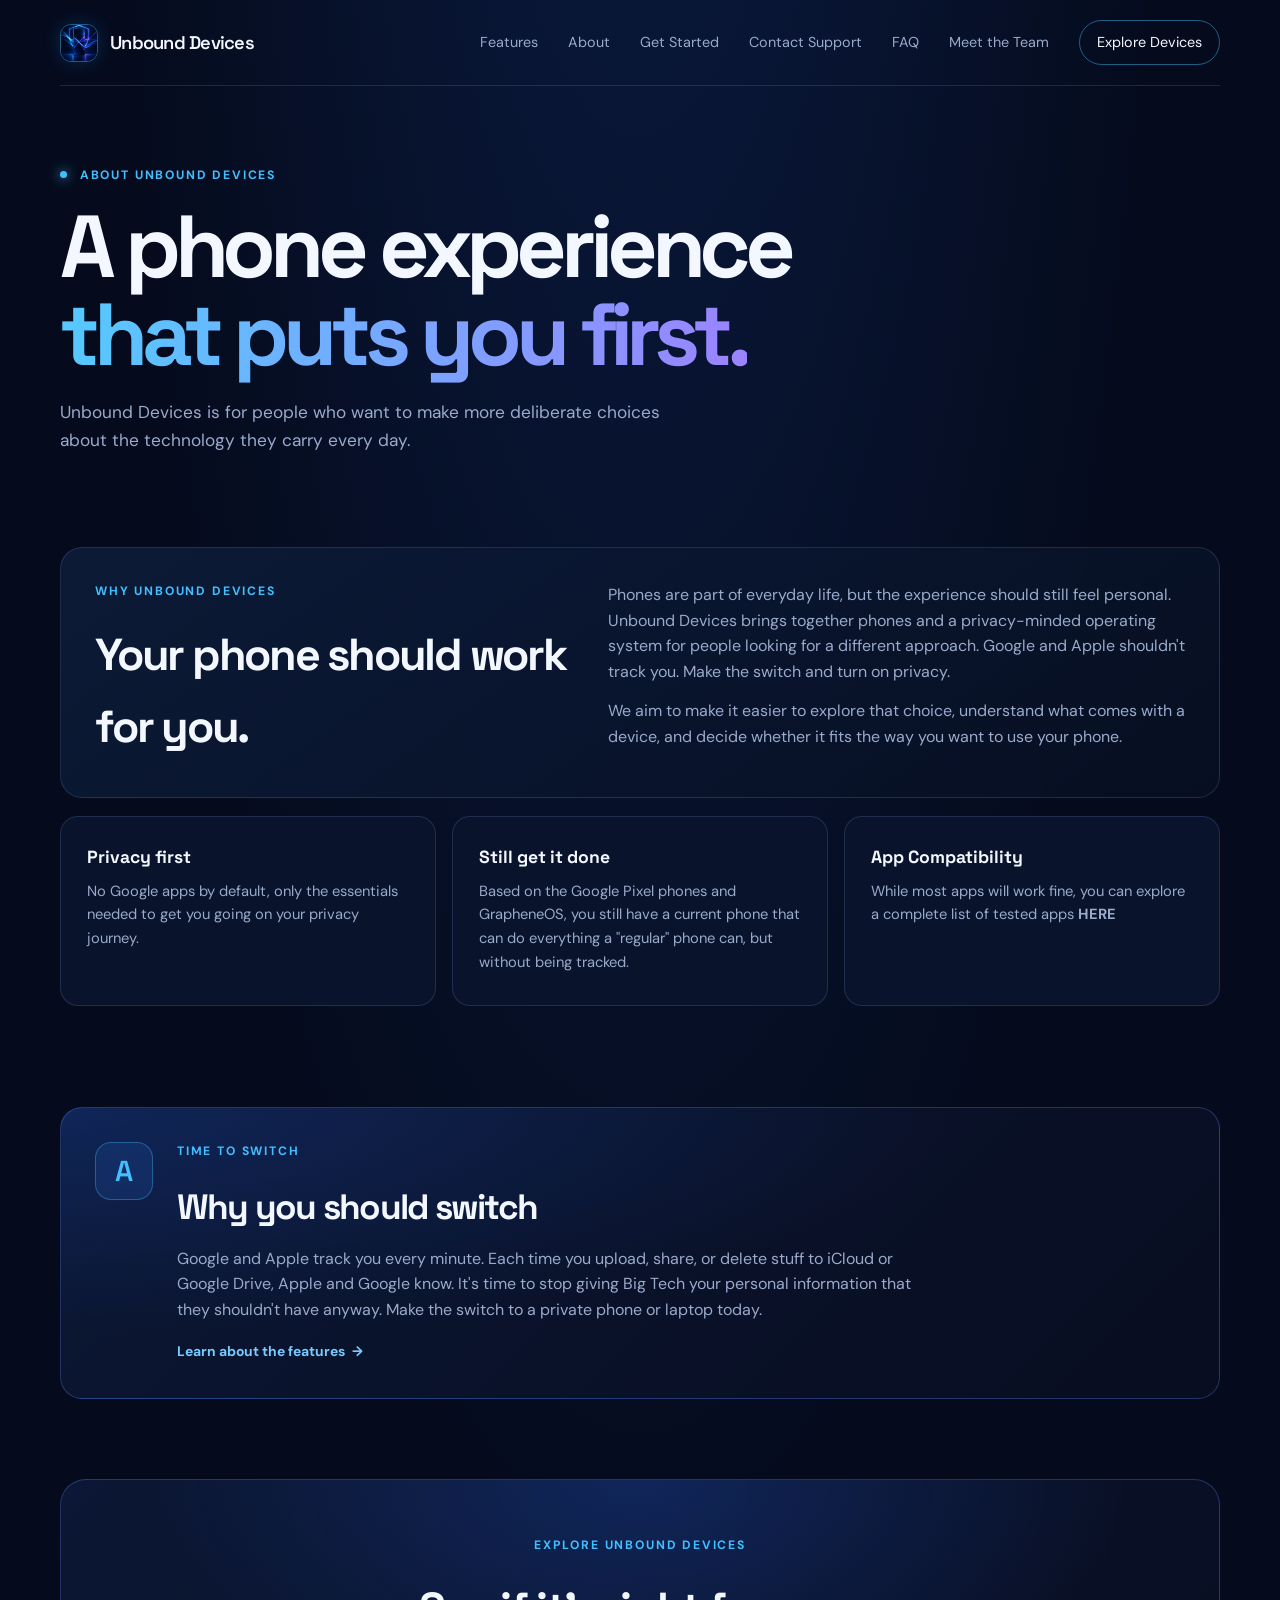
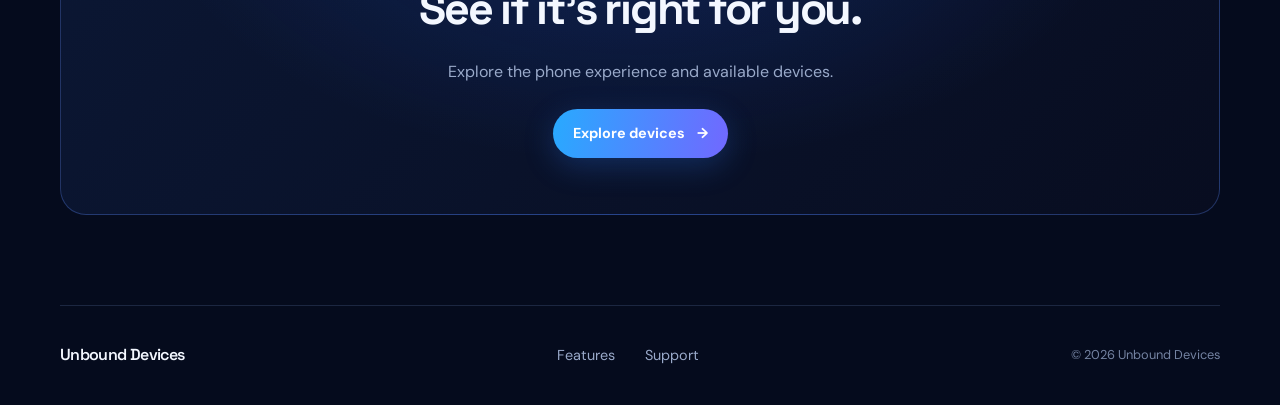
==== commit bb224024: "Fix typo in about.html content" ====
--- a/about.html
+++ b/about.html
@@ -83,7 +83,7 @@
         <p class="eyebrow">Time to switch</p>
         <h2>Why you should switch</h2>
         <p>
-          Google and Apple track you every minute. Each time you upload, share, or delete stuff to iCloud or Google Drive, Apple and Google know. Its time to stop giving Big Tech your personal information that they shouldn't have anyway. Make the switch to  a private phone or laptop today.
+          Google and Apple track you every minute. Each time you upload, share, or delete stuff to iCloud or Google Drive, Apple and Google know. It's time to stop giving Big Tech your personal information that they shouldn't have anyway. Make the switch to  a private phone or laptop today.
         </p>
         <a class="card-link" href="features.html">
           Learn about the features <span aria-hidden="true">→</span>
--- a/styles.css
+++ b/styles.css
@@ -2119,3 +2119,38 @@
     flex-direction: column;
   }
 }
+
+.sale-banner {
+  background-color: #d60000;
+  color: #fff;
+  text-align: center;
+  padding: 12px 16px;
+  font-weight: bold;
+}
+
+.original-price {
+  color: red;
+  text-decoration: line-through;
+}
+
+.sale-price {
+  color: red;
+  font-weight: bold;
+  margin-left: 8px;
+}
+
+.original-price {
+  color: red;
+  margin-right: 0.4em;
+}
+
+.sale-price {
+  color: red;
+  font-weight: bold;
+}
+
+.device-price .sale-price {
+  color: white;
+  font-size: 1.4rem;
+  font-weight: 700;
+}
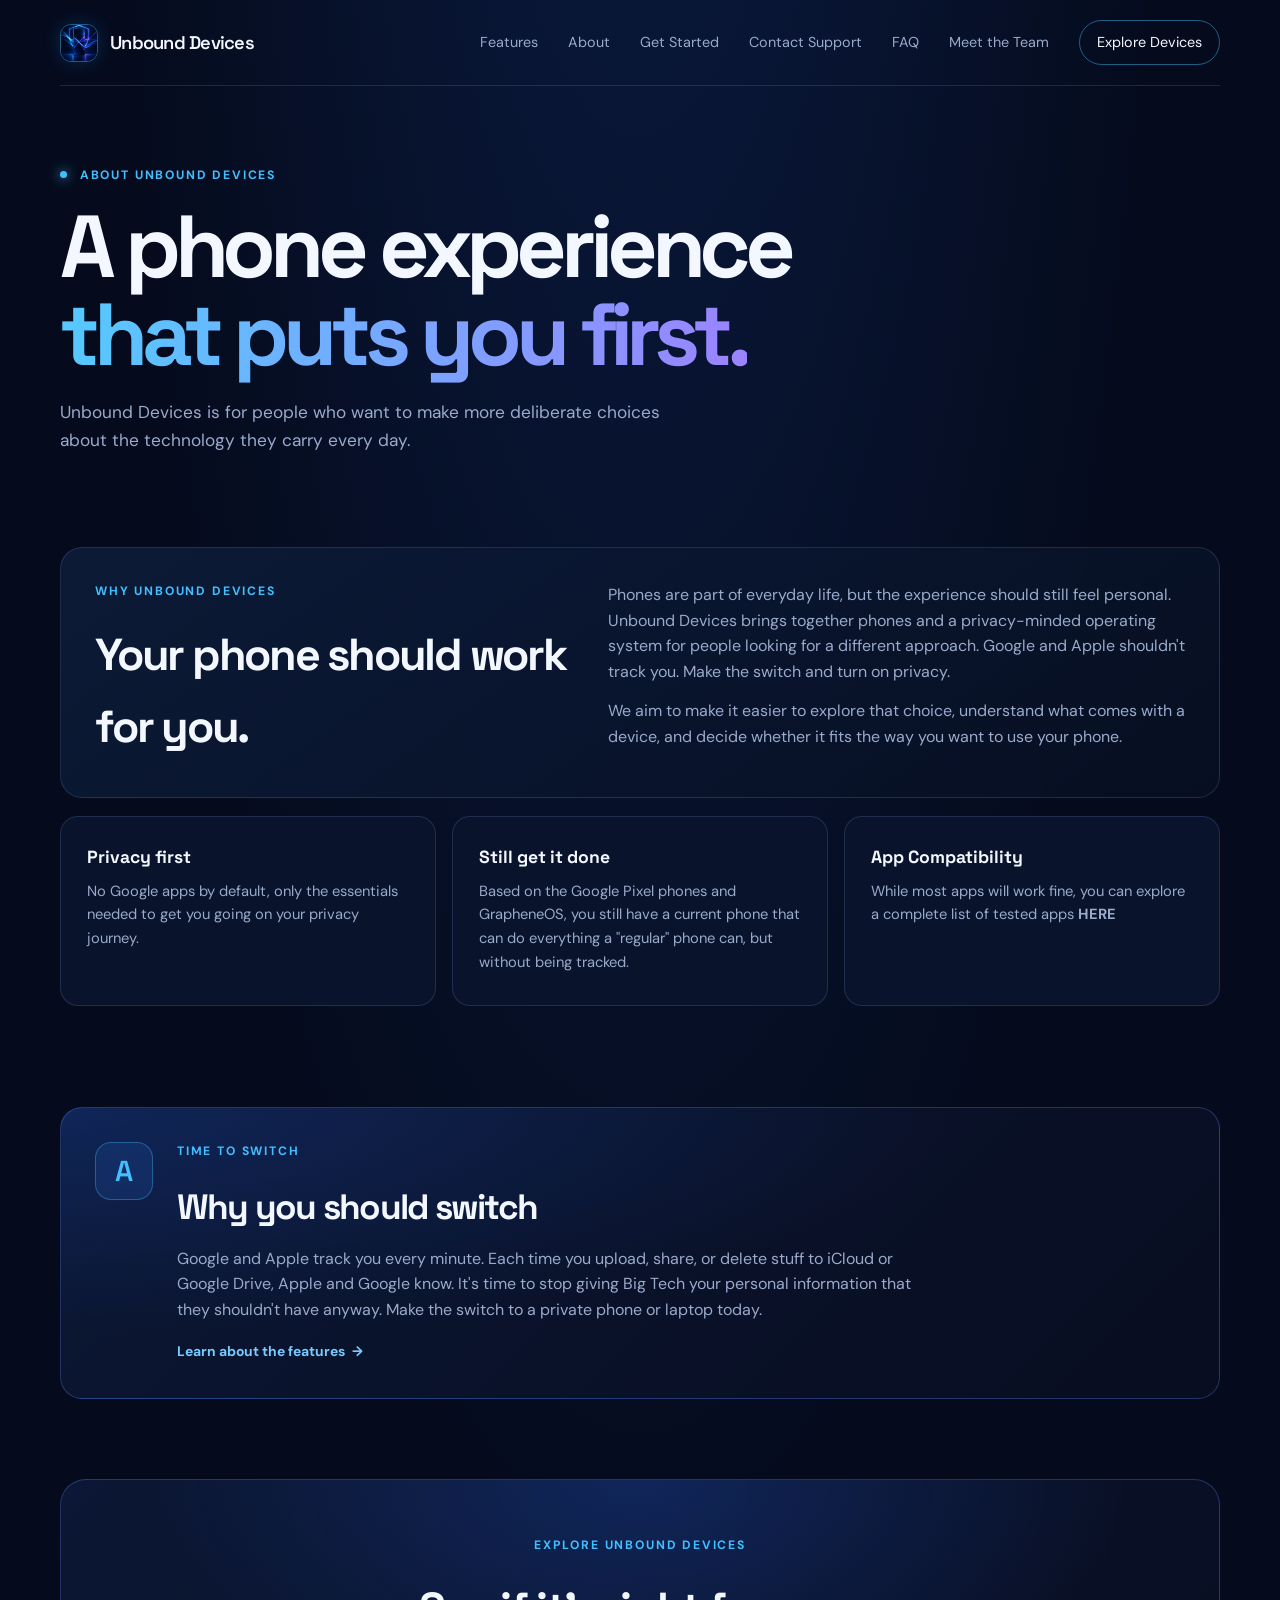
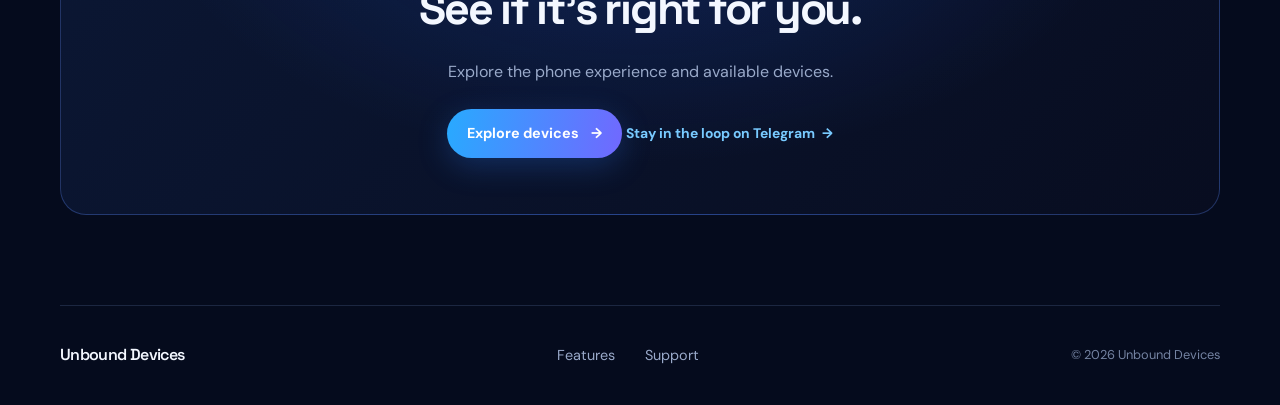
==== commit dcc08b66: "Update about.html" ====
--- a/about.html
+++ b/about.html
@@ -98,6 +98,13 @@
       <a class="button button-primary" href="devices.html">
         Explore devices <span aria-hidden="true">→</span>
       </a>
+
+<a class="card-link"
+   href="https://t.me/UnboundDevices"
+   target="_blank"
+   rel="noopener noreferrer">
+   Stay in the loop on Telegram <span aria-hidden="true">→</span>
+</a>
     </section>
   </main>
 
--- a/styles.css
+++ b/styles.css
@@ -2154,3 +2154,10 @@
   font-size: 1.4rem;
   font-weight: 700;
 }
+
+.feature-illustration {
+  margin-bottom: 1rem;
+  font-size: 2.5rem;
+  line-height: 1.2;
+  letter-spacing: 0.15rem;
+}
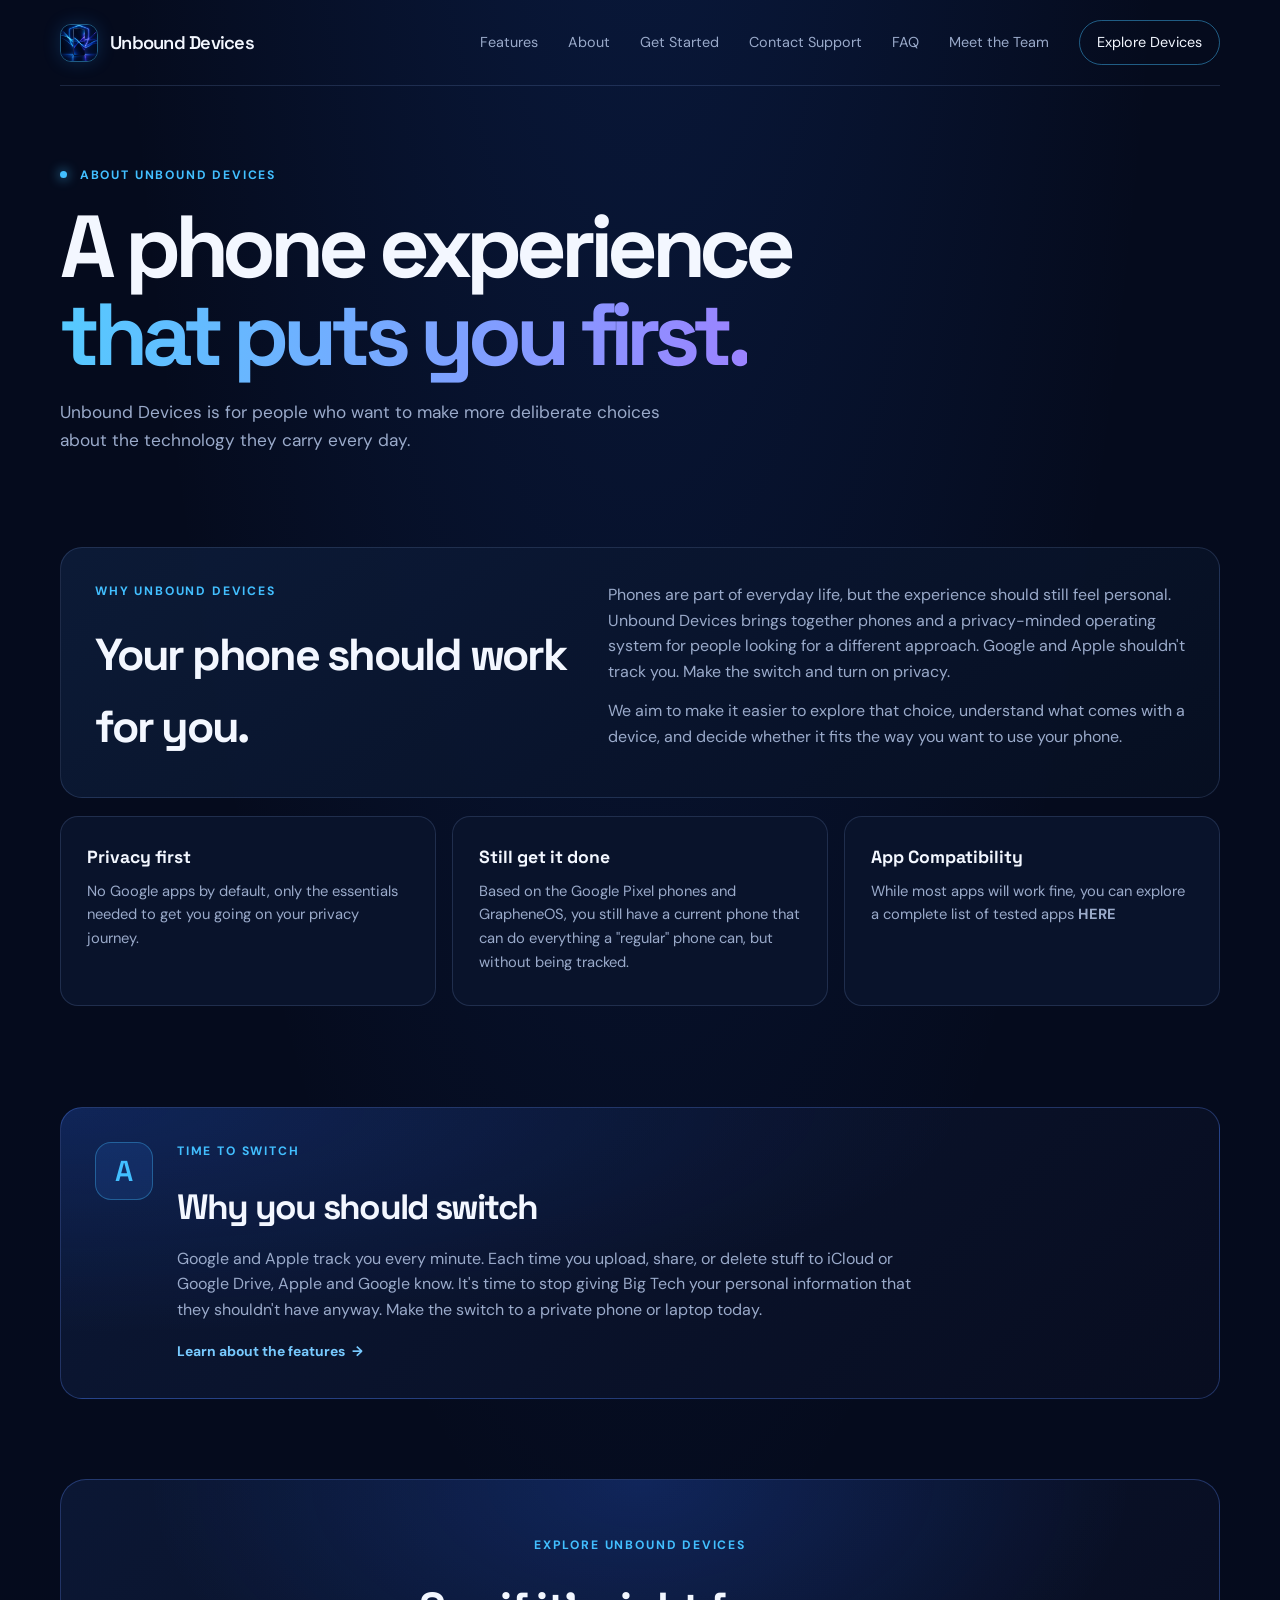
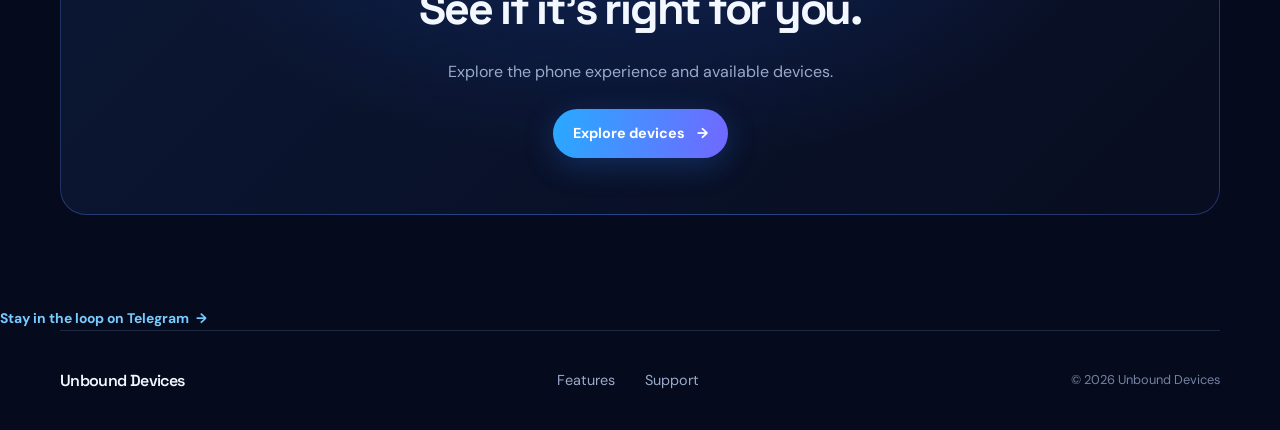
==== commit 61fd2f43: "Update about.html" ====
--- a/about.html
+++ b/about.html
@@ -98,6 +98,7 @@
       <a class="button button-primary" href="devices.html">
         Explore devices <span aria-hidden="true">→</span>
       </a>
+    </section>
 
 <a class="card-link"
    href="https://t.me/UnboundDevices"
@@ -105,7 +106,6 @@
    rel="noopener noreferrer">
    Stay in the loop on Telegram <span aria-hidden="true">→</span>
 </a>
-    </section>
   </main>
 
   <footer class="site-footer">
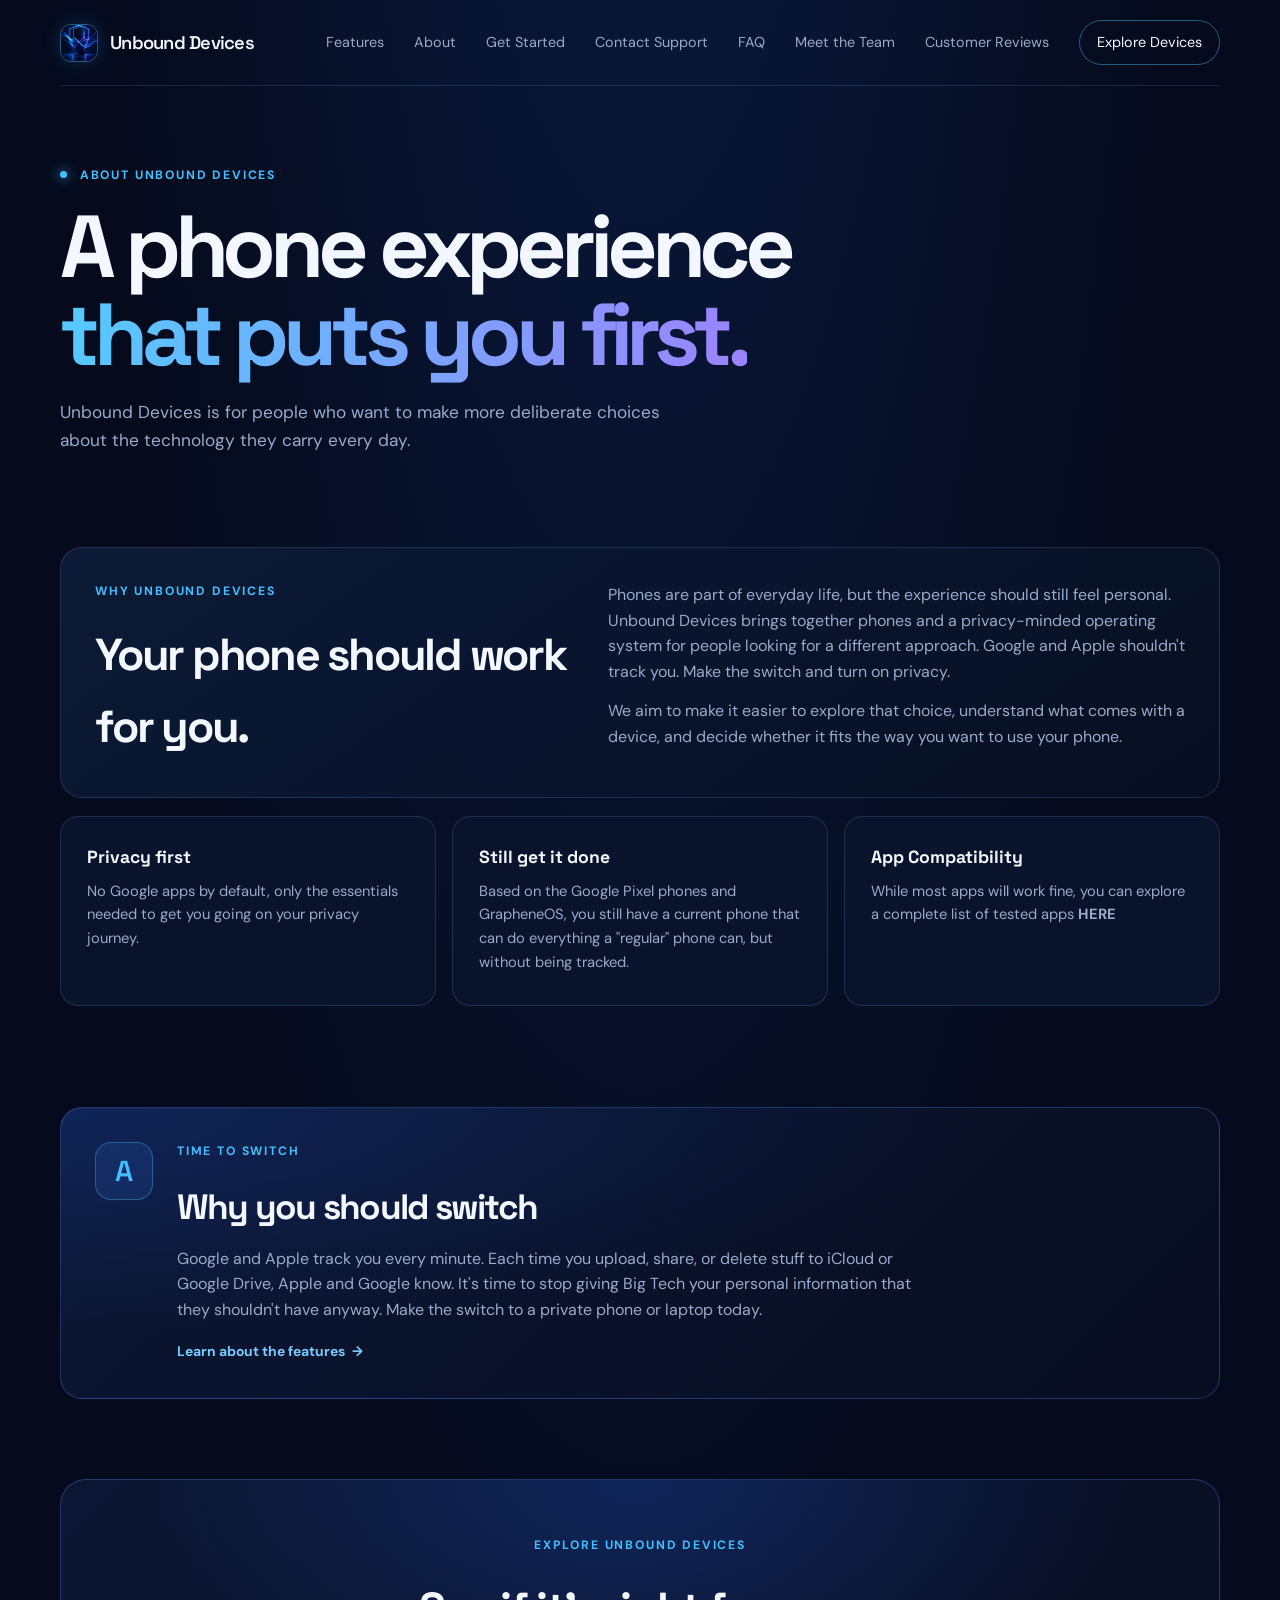
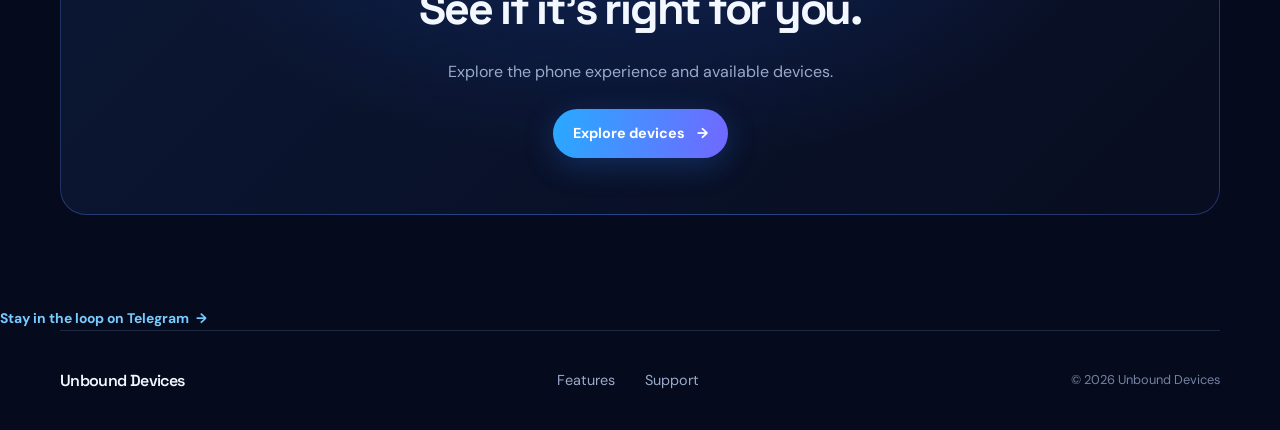
==== commit cfcfd574: "Add 'Customer Reviews' link to about.html" ====
--- a/about.html
+++ b/about.html
@@ -26,6 +26,7 @@
       <a href="support.html">Contact Support</a>
       <a href="faq.html">FAQ</a>
       <a href="team.html">Meet the Team</a>
+      <a href="reviews.html">Customer Reviews</a>
       <a class="nav-cta" href="devices.html">Explore Devices</a>
     </nav>
   </header>
